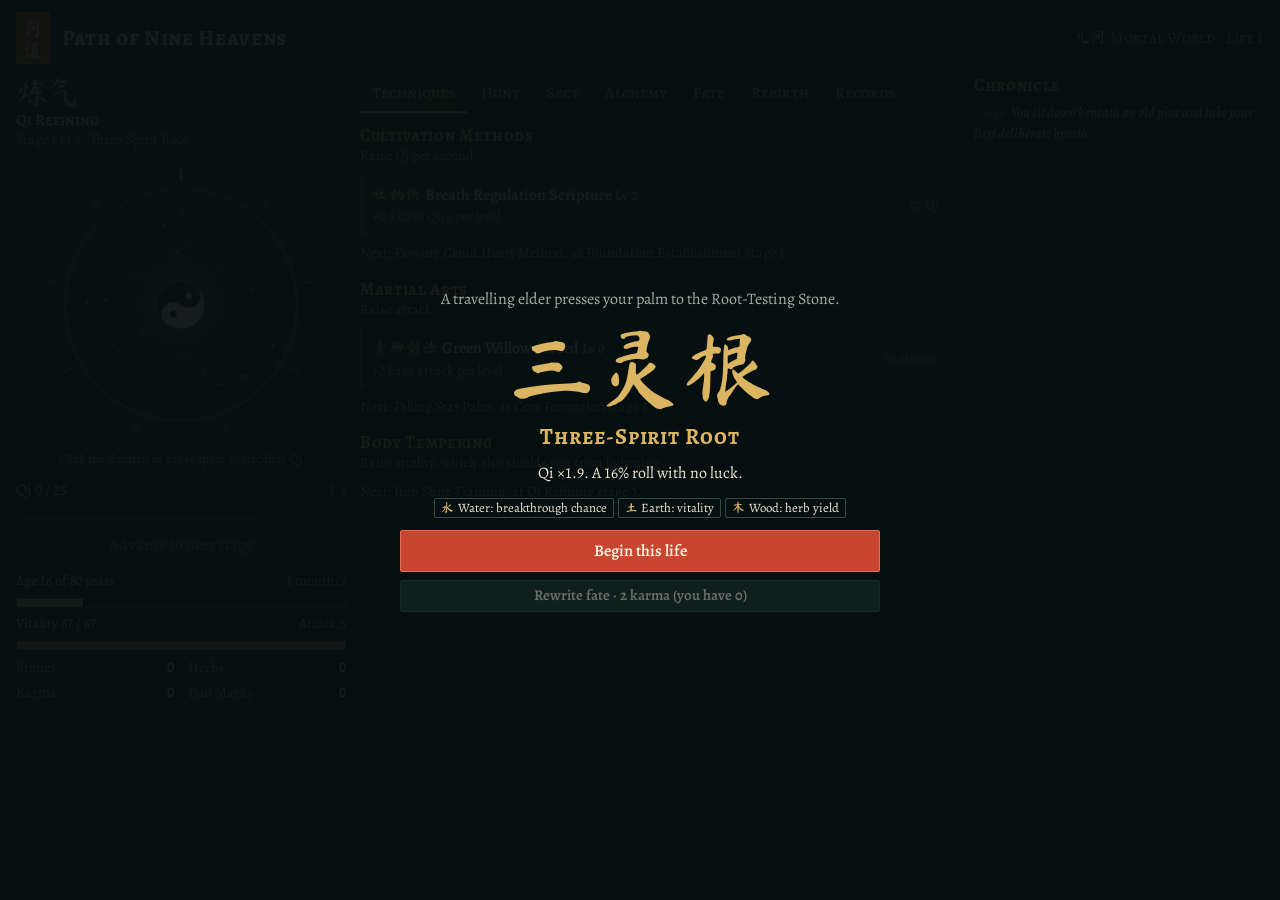
==== index.html @ ee6bf57c "Add Path of Nine Heavens wuxia cultivation incremental game Static browser game with no build step, " ====
<!doctype html>
<html lang="en">
<head>
  <meta charset="utf-8">
  <meta name="viewport" content="width=device-width, initial-scale=1, viewport-fit=cover">
  <title>Path of Nine Heavens</title>
  <meta name="description" content="A wuxia cultivation incremental game. Refine Qi, join a sect, survive heavenly tribulation and ascend.">
  <link rel="icon" href="data:image/svg+xml,%3Csvg xmlns='http://www.w3.org/2000/svg' viewBox='0 0 32 32'%3E%3Crect width='32' height='32' rx='4' fill='%23b53a2a'/%3E%3Ctext x='16' y='24' font-size='22' text-anchor='middle' fill='%23f4ead2' font-family='serif'%3E道%3C/text%3E%3C/svg%3E">
  <link rel="preconnect" href="https://fonts.googleapis.com">
  <link rel="preconnect" href="https://fonts.gstatic.com" crossorigin>
  <link rel="stylesheet" href="https://fonts.googleapis.com/css2?family=Alegreya+SC:wght@500;700&family=Alegreya:ital,wght@0,400;0,600;1,400&family=Ma+Shan+Zheng&display=swap">
  <link rel="stylesheet" href="css/style.css">
</head>
<body>
  <header class="top">
    <div class="brand"><span class="seal" aria-hidden="true">问道</span><h1>Path of Nine Heavens</h1></div>
    <div id="heaven" class="heaven"></div>
  </header>
  <main class="layout">
    <section class="dantian" aria-label="Cultivation">
      <div id="identity"></div>
      <div class="well">
        <canvas id="well" width="320" height="320" role="button" tabindex="0" aria-label="Circulate Qi. Click or press space."></canvas>
        <p class="hint">Click the dantian or press space to circulate Qi</p>
      </div>
      <div id="status"></div>
      <div id="encounter"></div>
    </section>
    <section class="work">
      <nav id="tabs" class="tabs" aria-label="Game sections"></nav>
      <div id="panel" class="panel"></div>
    </section>
    <aside class="chronicle" aria-label="Chronicle of events">
      <h2>Chronicle</h2>
      <div id="log" class="log" aria-live="polite"></div>
    </aside>
  </main>
  <div id="overlay"></div>
  <div id="toasts" class="toasts" aria-live="polite"></div>

  <script src="js/data.js"></script>
  <script src="js/core.js"></script>
  <script src="js/ui.js"></script>
</body>
</html>
---- css/style.css ----
/* Layout concept: a night-time cultivation chamber. The dantian glows on the left, the
   work of the sect and the road sits in the middle, the chronicle runs like a scroll on the right. */
:root {
  --ink: #0e1a1a;
  --lacquer: #152625;
  --lacquer-2: #1d3331;
  --line: #2f4a46;
  --paper: #ece6d3;
  --muted: #9fb0a4;
  --celadon: #8fc9b0;
  --gold: #dcb562;
  --cinnabar: #c9452f;
  --cinnabar-soft: #ee8a76;
  --realm: #8fc9b0;
  --font-brush: 'Ma Shan Zheng', 'STKaiti', 'KaiTi', 'Songti SC', serif;
  --font-body: 'Alegreya', 'Iowan Old Style', Georgia, 'Noto Serif SC', serif;
  --font-label: 'Alegreya SC', 'Alegreya', Georgia, serif;
  color-scheme: dark;
}

* { box-sizing: border-box; }
html, body { margin: 0; }
body {
  background: var(--ink);
  background-image: radial-gradient(70rem 40rem at 12% -10%, #1e3a36 0%, transparent 65%);
  background-attachment: fixed;
  color: var(--paper);
  font: 16px/1.45 var(--font-body);
  padding-left: max(16px, env(safe-area-inset-left, 0px));
  padding-right: max(16px, env(safe-area-inset-right, 0px));
  padding-block: 12px 24px;
  font-variant-numeric: lining-nums tabular-nums;
}
h1, h2, h3, p { margin: 0; }
h1 { font: 700 1.35rem/1.1 var(--font-label); letter-spacing: .03em; }
h2 { font: 700 1.05rem/1.2 var(--font-label); letter-spacing: .04em; color: var(--gold); }
h3 { font: 700 .98rem/1.2 var(--font-label); letter-spacing: .03em; }
.zh { font-family: var(--font-brush); font-weight: 400; color: var(--gold); letter-spacing: .04em; }
.dim { color: var(--muted); }
.small { font-size: .88rem; }
.good { color: var(--celadon); }
.bad { color: var(--cinnabar-soft); }

.top { display: flex; align-items: center; justify-content: space-between; gap: 12px; flex-wrap: wrap; max-width: 1500px; margin: 0 auto 12px; }
.brand { display: flex; align-items: center; gap: 12px; }
.seal {
  font: 1.25rem/1 var(--font-brush); background: var(--cinnabar); color: #f8ecd4;
  padding: 6px 7px 4px; border-radius: 3px; writing-mode: vertical-rl; letter-spacing: .05em;
  box-shadow: inset 0 0 0 2px #e6735d66;
}
.heaven { color: var(--muted); font-family: var(--font-label); }

.layout {
  display: grid; gap: 14px; max-width: 1500px; margin: 0 auto;
  grid-template-columns: 330px minmax(0, 1fr) 290px; align-items: start;
}
.dantian { display: flex; flex-direction: column; gap: 10px; min-width: 0; }
.work { min-width: 0; }
.chronicle { min-width: 0; position: sticky; top: 12px; }
@media (max-width: 1180px) {
  .layout { grid-template-columns: 320px minmax(0, 1fr); }
  .chronicle { grid-column: 1 / -1; position: static; }
  .log { max-height: 260px !important; }
}
@media (max-width: 760px) {
  .layout { grid-template-columns: minmax(0, 1fr); }
  #well { max-width: 220px; }
}

.well { text-align: center; }
#well { width: 100%; max-width: 290px; height: auto; aspect-ratio: 1; cursor: pointer; display: block; margin: 0 auto; touch-action: manipulation; border-radius: 50%; }
#well:focus-visible, button:focus-visible, a:focus-visible, textarea:focus-visible { outline: 2px solid var(--gold); outline-offset: 2px; }
.hint { font-size: .8rem; color: var(--muted); }

.realm-name { font: 2rem/1.05 var(--font-brush); color: var(--realm); }
.realm-en { font: 500 1rem/1.25 var(--font-label); }

.bar { height: 10px; background: #0a1413; border: 1px solid var(--line); border-radius: 2px; overflow: hidden; }
.bar > i { display: block; height: 100%; background: var(--realm); transition: width .15s linear; }
.bar.hp > i { background: var(--cinnabar-soft); }
.bar.age > i { background: var(--gold); }
.bar.gold > i { background: var(--gold); }

.kv { display: flex; justify-content: space-between; gap: 10px; align-items: baseline; }
.stack { display: flex; flex-direction: column; gap: 6px; }
.res { display: grid; grid-template-columns: 1fr 1fr; gap: 2px 14px; }
.res .kv span:first-child { color: var(--muted); font-size: .9rem; }
.chips { display: flex; flex-wrap: wrap; gap: 4px; }
.chip { font-size: .8rem; padding: 0 6px; border: 1px solid var(--line); border-radius: 2px; color: var(--paper); white-space: nowrap; }
.chip.warn { border-color: var(--cinnabar); color: var(--cinnabar-soft); }
.chip.gold { border-color: var(--gold); color: var(--gold); }

button {
  font: 600 .93rem/1.2 var(--font-body); color: var(--paper); background: var(--lacquer-2);
  border: 1px solid var(--line); border-radius: 2px; padding: 6px 10px; cursor: pointer;
  transition: background .12s, border-color .12s;
}
button:hover:not([disabled]) { border-color: var(--gold); background: #274340; }
button[disabled] { opacity: .45; cursor: not-allowed; }
button.primary { background: var(--cinnabar); border-color: #e0705b; color: #fff4e0; }
button.primary:hover:not([disabled]) { background: #d9543c; border-color: #ffb09e; }
button.big { width: 100%; padding: 10px; font-size: 1.02rem; }
button.ghost { background: transparent; }

.tabs { display: flex; gap: 2px; overflow-x: auto; border-bottom: 1px solid var(--line); scrollbar-width: thin; }
.tabs button { background: transparent; border: 0; border-bottom: 2px solid transparent; border-radius: 0; font: 500 1rem/1.2 var(--font-label); color: var(--muted); padding: 8px 12px; white-space: nowrap; flex: none; }
.tabs button:hover:not([disabled]) { background: transparent; color: var(--paper); }
.tabs button.on { color: var(--gold); border-bottom-color: var(--gold); }
.tabs .dot { color: var(--cinnabar-soft); }

.panel { padding-top: 12px; display: flex; flex-direction: column; gap: 16px; }
.section { display: flex; flex-direction: column; gap: 8px; }
.row {
  display: grid; grid-template-columns: minmax(0, 1fr) auto; gap: 4px 12px; align-items: center;
  background: var(--lacquer); padding: 8px 10px; border-left: 2px solid var(--line);
}
.row.locked { opacity: .55; }
.row.done { border-left-color: var(--gold); }
.row .title { font-weight: 600; }
.row .actions { display: flex; gap: 6px; flex-wrap: wrap; justify-content: flex-end; }
@media (max-width: 480px) { .row { grid-template-columns: minmax(0, 1fr); } .row .actions { justify-content: flex-start; } }
.grid2 { display: grid; grid-template-columns: repeat(auto-fit, minmax(240px, 1fr)); gap: 8px; }
.toolbar { display: flex; gap: 6px; flex-wrap: wrap; align-items: center; }
.toggle { display: inline-flex; gap: 6px; align-items: center; cursor: pointer; }

.scroll-card { background: var(--lacquer-2); border: 1px solid var(--gold); padding: 10px 12px; display: flex; flex-direction: column; gap: 8px; }
.scroll-card .actions { display: flex; flex-direction: column; gap: 6px; }

.log { max-height: calc(100vh - 80px); overflow-y: auto; display: flex; flex-direction: column; gap: 5px; font-size: .9rem; padding-right: 6px; margin-top: 6px; }
.log .e { color: var(--muted); }
.log .e b { font-weight: 400; color: #6d8278; margin-right: 5px; font-size: .8rem; }
.log .e.story { color: var(--paper); font-style: italic; }
.log .e.rare { color: var(--gold); }
.log .e.bad { color: var(--cinnabar-soft); }
.log .e.loot { color: var(--celadon); }

.fortune { font: 3.4rem/1 var(--font-brush); color: var(--gold); }
.fortune.ill { color: var(--cinnabar-soft); }

textarea { width: 100%; min-height: 72px; background: #0a1413; color: var(--paper); border: 1px solid var(--line); font: .8rem/1.3 monospace; padding: 6px; resize: vertical; }

/* Full-screen rites: root judgement, death, tribulation, ascension. */
.veil { position: fixed; inset: 0; z-index: 30; background: #061010ee; display: flex; align-items: center; justify-content: center; overflow-y: auto; padding: max(16px, env(safe-area-inset-top, 0px)) max(16px, env(safe-area-inset-right, 0px)) max(16px, env(safe-area-inset-bottom, 0px)) max(16px, env(safe-area-inset-left, 0px)); }
.rite { width: 100%; max-width: 480px; display: flex; flex-direction: column; gap: 12px; text-align: center; margin: auto; }
.rite .glyph { font: 5.5rem/1 var(--font-brush); color: var(--gold); }
.rite .glyph.ill { color: var(--cinnabar-soft); }
.rite h2 { font-size: 1.4rem; }
.rite .actions { display: flex; flex-direction: column; gap: 8px; }
.stamp {
  align-self: center; font: 3.4rem/1 var(--font-brush); color: #f8ecd4; background: var(--cinnabar);
  width: 88px; height: 88px; display: grid; place-items: center; border-radius: 4px; transform: rotate(-7deg);
  box-shadow: inset 0 0 0 3px #f0937f88; animation: stamp .28s cubic-bezier(.2, 1.6, .4, 1);
}
.stamp.ok { background: #2f7a5f; box-shadow: inset 0 0 0 3px #8fc9b088; }
@keyframes stamp { from { transform: scale(2.6) rotate(-16deg); opacity: 0; } to { transform: scale(1) rotate(-7deg); opacity: 1; } }

.sky { position: fixed; inset: 0; pointer-events: none; z-index: 29; }
.sky svg { width: 100%; height: 100%; }
.sky polyline { fill: none; stroke: #e9eeff; stroke-width: 3; filter: drop-shadow(0 0 8px #9fb5ff); }
.flash { position: fixed; inset: 0; background: #dfe6ff; z-index: 28; animation: flash .35s ease-out forwards; pointer-events: none; }
@keyframes flash { from { opacity: .55; } to { opacity: 0; } }

.toasts { position: fixed; right: max(12px, env(safe-area-inset-right, 0px)); bottom: max(12px, env(safe-area-inset-bottom, 0px)); display: flex; flex-direction: column; gap: 6px; z-index: 40; pointer-events: none; }
.toast { background: var(--lacquer-2); border: 1px solid var(--gold); color: var(--gold); padding: 6px 10px; font-size: .9rem; max-width: 280px; }

@media (prefers-reduced-motion: reduce) {
  .flash { display: none; }
  .stamp { animation: none; }
  .bar > i { transition: none; }
}
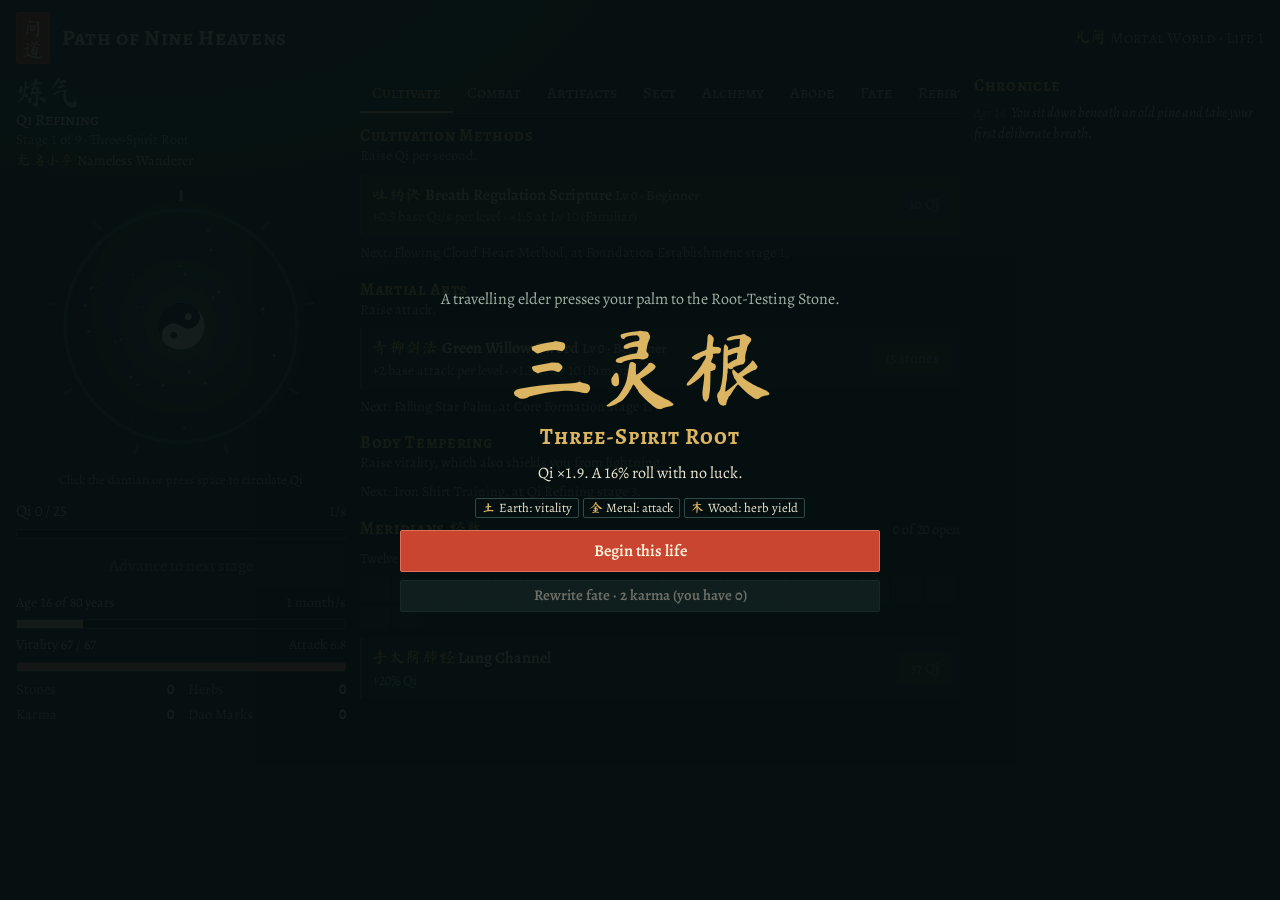
==== commit bbd6568f: "Expand progression, combat, artifacts and in-game knowledge Add active combat with skills, parries, " ====
--- a/index.html
+++ b/index.html
@@ -35,10 +35,12 @@
       <div id="log" class="log" aria-live="polite"></div>
     </aside>
   </main>
+  <div id="tip" class="tip" role="tooltip" hidden></div>
   <div id="overlay"></div>
   <div id="toasts" class="toasts" aria-live="polite"></div>
 
   <script src="js/data.js"></script>
+  <script src="js/lore.js"></script>
   <script src="js/core.js"></script>
   <script src="js/ui.js"></script>
 </body>
--- a/css/style.css
+++ b/css/style.css
@@ -160,10 +160,40 @@
 .flash { position: fixed; inset: 0; background: #dfe6ff; z-index: 28; animation: flash .35s ease-out forwards; pointer-events: none; }
 @keyframes flash { from { opacity: .55; } to { opacity: 0; } }
 
+.tip { position: fixed; z-index: 50; max-width: min(320px, calc(100vw - 16px)); background: #0a1413; border: 1px solid var(--gold); color: var(--paper); padding: 8px 10px; font-size: .86rem; line-height: 1.35; display: flex; flex-direction: column; gap: 3px; pointer-events: none; box-shadow: 0 6px 18px #0009; }
+.tip b { color: var(--gold); font: 700 .95rem/1.2 var(--font-label); }
+.tip i { color: var(--celadon); display: block; margin-top: 3px; }
+.tip .kv { font-size: .82rem; }
+.tip[hidden] { display: none; }
+[data-tip]:not(button) { cursor: help; }
+[data-tip]:not(button):not(.row > div):not(.grade):not(.chip):hover { text-decoration: underline dotted var(--muted); text-underline-offset: 3px; }
+[tabindex="0"]:focus { outline: none; }
+[tabindex="0"]:focus-visible { outline: 1px dotted var(--gold); outline-offset: 2px; }
+
 .toasts { position: fixed; right: max(12px, env(safe-area-inset-right, 0px)); bottom: max(12px, env(safe-area-inset-bottom, 0px)); display: flex; flex-direction: column; gap: 6px; z-index: 40; pointer-events: none; }
 .toast { background: var(--lacquer-2); border: 1px solid var(--gold); color: var(--gold); padding: 6px 10px; font-size: .9rem; max-width: 280px; }
 
+.skills { display: grid; grid-template-columns: repeat(auto-fill, minmax(84px, 1fr)); gap: 6px; }
+.skill { display: flex; flex-direction: column; align-items: center; gap: 2px; padding: 8px 4px; }
+.skill .zh { font-size: 1.05rem; color: var(--gold); }
+.skill.primary .zh { color: #fff4e0; }
+.foe-card { background: var(--lacquer); padding: 10px 12px; border-left: 2px solid var(--cinnabar); min-height: 92px; }
+.charge { color: #fff4e0; background: var(--cinnabar); padding: 2px 8px; font-weight: 600; animation: pulse .5s ease-in-out infinite alternate; }
+@keyframes pulse { from { opacity: .75; } to { opacity: 1; } }
+.on-depth { border-color: var(--gold); color: var(--gold); }
+.ladder { display: flex; flex-wrap: wrap; gap: 3px; }
+.grade { font: 1.05rem/1.5 var(--font-brush); min-width: 1.8em; text-align: center; background: var(--lacquer); padding: 0 3px; }
+.shimmer { background: linear-gradient(100deg, currentColor 30%, #ffffff 50%, currentColor 70%); background-size: 220% 100%; -webkit-background-clip: text; background-clip: text; -webkit-text-fill-color: transparent; animation: shimmer 3s linear infinite; }
+.grade.shimmer { background-color: transparent; }
+@keyframes shimmer { from { background-position: 120% 0; } to { background-position: -120% 0; } }
+.float { position: fixed; z-index: 25; pointer-events: none; font-weight: 600; color: var(--paper); text-shadow: 0 1px 3px #000; animation: rise .8s ease-out forwards; }
+.float.crit { color: var(--gold); font-size: 1.35rem; }
+.float.parry { color: var(--celadon); font: 700 1.5rem var(--font-label); }
+.float.smash { color: var(--cinnabar-soft); font: 700 1.5rem var(--font-label); }
+@keyframes rise { from { transform: translateY(10px); opacity: 1; } to { transform: translateY(-40px); opacity: 0; } }
+
 @media (prefers-reduced-motion: reduce) {
+  .shimmer, .charge { animation: none; }
   .flash { display: none; }
   .stamp { animation: none; }
   .bar > i { transition: none; }
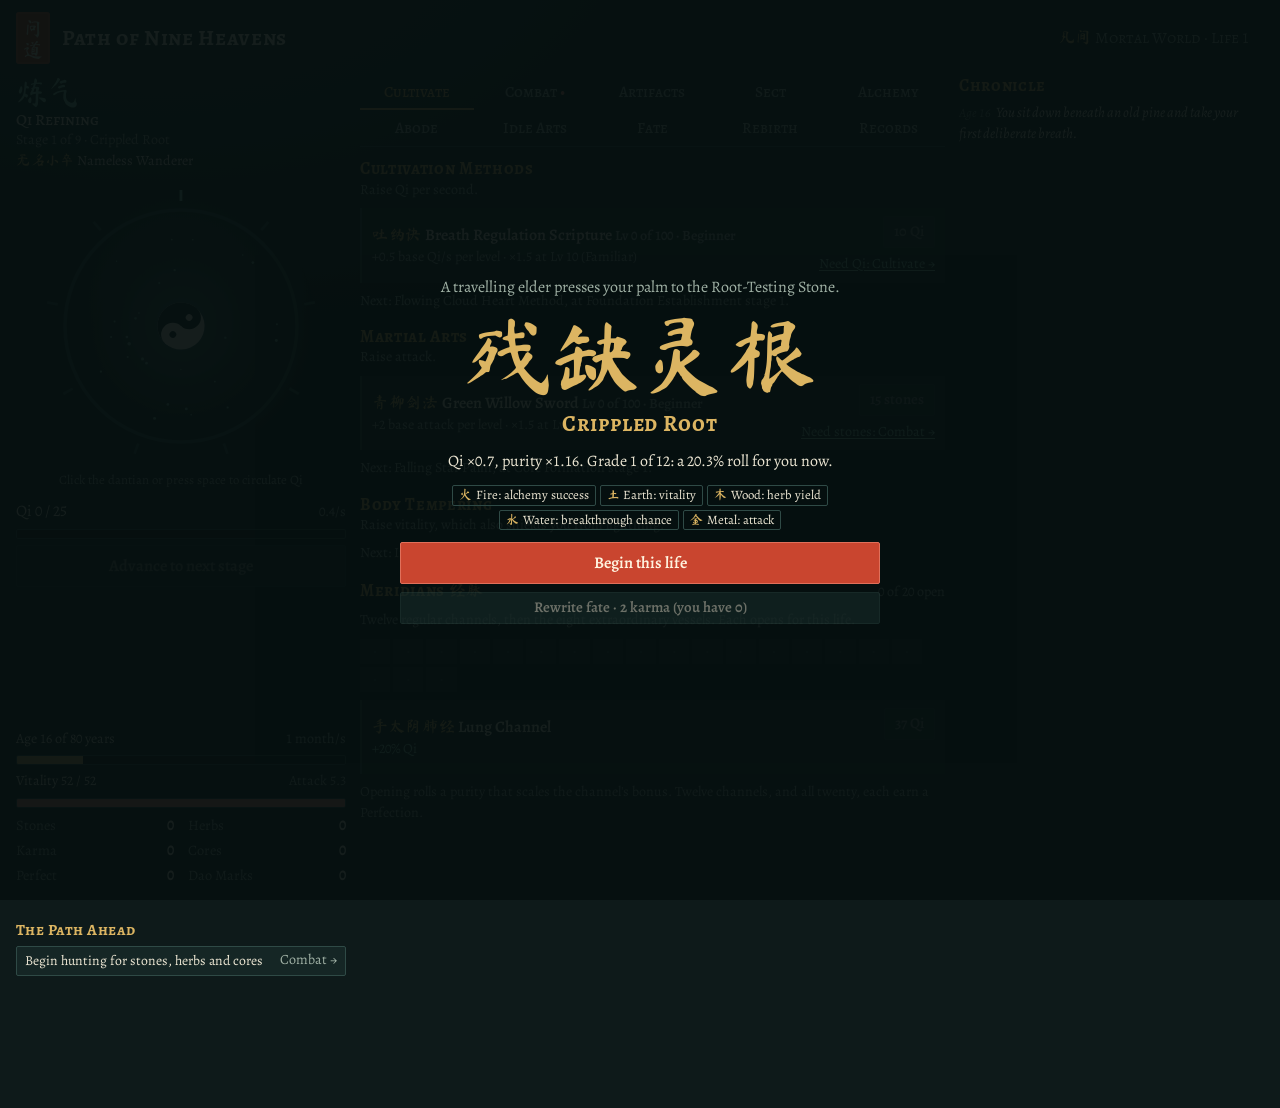
==== commit 92814ae9: "Add live odds, Idle Arts and artifact storage Show each chance at the player's current luck in toolt" ====
--- a/index.html
+++ b/index.html
@@ -9,7 +9,7 @@
   <link rel="preconnect" href="https://fonts.googleapis.com">
   <link rel="preconnect" href="https://fonts.gstatic.com" crossorigin>
   <link rel="stylesheet" href="https://fonts.googleapis.com/css2?family=Alegreya+SC:wght@500;700&family=Alegreya:ital,wght@0,400;0,600;1,400&family=Ma+Shan+Zheng&display=swap">
-  <link rel="stylesheet" href="css/style.css">
+  <link rel="stylesheet" href="css/style.css?v=2026.11.2d">
 </head>
 <body>
   <header class="top">
@@ -39,9 +39,9 @@
   <div id="overlay"></div>
   <div id="toasts" class="toasts" aria-live="polite"></div>
 
-  <script src="js/data.js"></script>
-  <script src="js/lore.js"></script>
-  <script src="js/core.js"></script>
-  <script src="js/ui.js"></script>
+  <script src="js/data.js?v=2026.11.2d"></script>
+  <script src="js/lore.js?v=2026.11.2d"></script>
+  <script src="js/core.js?v=2026.11.2d"></script>
+  <script src="js/ui.js?v=2026.11.2d"></script>
 </body>
 </html>
--- a/css/style.css
+++ b/css/style.css
@@ -19,6 +19,8 @@
 }
 
 * { box-sizing: border-box; }
+/* Layout lock: the scrollbar always takes its space, so nothing reflows when the page grows. */
+html { overflow-y: scroll; scrollbar-gutter: stable; }
 html, body { margin: 0; }
 body {
   background: var(--ink);
@@ -60,7 +62,7 @@
 @media (max-width: 1180px) {
   .layout { grid-template-columns: 320px minmax(0, 1fr); }
   .chronicle { grid-column: 1 / -1; position: static; }
-  .log { max-height: 260px !important; }
+  .log { height: 260px !important; }
 }
 @media (max-width: 760px) {
   .layout { grid-template-columns: minmax(0, 1fr); }
@@ -102,8 +104,10 @@
 button.big { width: 100%; padding: 10px; font-size: 1.02rem; }
 button.ghost { background: transparent; }
 
-.tabs { display: flex; gap: 2px; overflow-x: auto; border-bottom: 1px solid var(--line); scrollbar-width: thin; }
-.tabs button { background: transparent; border: 0; border-bottom: 2px solid transparent; border-radius: 0; font: 500 1rem/1.2 var(--font-label); color: var(--muted); padding: 8px 12px; white-space: nowrap; flex: none; }
+.tabs { display: grid; grid-template-columns: repeat(5, minmax(0, 1fr)); grid-template-rows: repeat(2, auto); gap: 2px 4px; border-bottom: 1px solid var(--line); }
+.tabs button { background: transparent; border: 0; border-bottom: 2px solid transparent; border-radius: 0; font: 500 .95rem/1.2 var(--font-label); color: var(--muted); padding: 7px 4px; white-space: nowrap; overflow: hidden; text-overflow: ellipsis; min-width: 0; text-align: center; }
+@media (max-width: 480px) { .tabs button { font-size: .8rem; padding: 6px 2px; } }
+@media (max-width: 360px) { .tabs button { font-size: .7rem; letter-spacing: 0; padding: 6px 1px; } }
 .tabs button:hover:not([disabled]) { background: transparent; color: var(--paper); }
 .tabs button.on { color: var(--gold); border-bottom-color: var(--gold); }
 .tabs .dot { color: var(--cinnabar-soft); }
@@ -126,7 +130,7 @@
 .scroll-card { background: var(--lacquer-2); border: 1px solid var(--gold); padding: 10px 12px; display: flex; flex-direction: column; gap: 8px; }
 .scroll-card .actions { display: flex; flex-direction: column; gap: 6px; }
 
-.log { max-height: calc(100vh - 80px); overflow-y: auto; display: flex; flex-direction: column; gap: 5px; font-size: .9rem; padding-right: 6px; margin-top: 6px; }
+.log { height: calc(100vh - 80px); overflow-y: auto; overflow-anchor: none; display: flex; flex-direction: column; gap: 5px; font-size: .9rem; padding-right: 6px; margin-top: 6px; }
 .log .e { color: var(--muted); }
 .log .e b { font-weight: 400; color: #6d8278; margin-right: 5px; font-size: .8rem; }
 .log .e.story { color: var(--paper); font-style: italic; }
@@ -160,6 +164,36 @@
 .flash { position: fixed; inset: 0; background: #dfe6ff; z-index: 28; animation: flash .35s ease-out forwards; pointer-events: none; }
 @keyframes flash { from { opacity: .55; } to { opacity: 0; } }
 
+.path h3 { color: var(--gold); }
+/* Fixed slots: rows that come and go keep their space, so nothing below them moves. */
+.path-step, .gate { height: 30px; overflow: hidden; align-items: center; white-space: nowrap; }
+.path-step > span:first-child, .gate > span:first-child { overflow: hidden; text-overflow: ellipsis; min-width: 0; }
+.path-step.empty, .gate.empty { background: transparent; border: 1px solid transparent; }
+.gates { display: flex; flex-direction: column; gap: 6px; }
+.autos { min-height: 22px; }
+.chips.one-line { flex-wrap: nowrap; overflow: hidden; height: 22px; }
+#status .kv > *, .foe-card .kv > * { white-space: nowrap; overflow: hidden; text-overflow: ellipsis; min-width: 0; }
+.row .actions { flex-direction: column; flex-wrap: nowrap; align-items: flex-end; min-width: 10.5rem; }
+.row .actions > * { white-space: nowrap; }
+.placeholder { visibility: hidden; }
+.inline { display: inline-flex; gap: 4px; align-items: center; flex-wrap: nowrap; }
+.count { min-width: 1.6em; text-align: center; }
+select { background: var(--lacquer-2); color: var(--paper); border: 1px solid var(--line); font: inherit; padding: 3px 6px; max-width: 60%; }
+select:focus-visible { outline: 2px solid var(--gold); outline-offset: 2px; }
+.slot-empty { opacity: .45; }
+/* The encounter floats over the page instead of pushing it down. */
+#encounter { position: fixed; z-index: 20; right: max(12px, env(safe-area-inset-right, 0px)); bottom: max(12px, env(safe-area-inset-bottom, 0px)); width: min(340px, calc(100vw - 24px)); }
+#encounter:empty { display: none; }
+#encounter .scroll-card { box-shadow: 0 8px 24px #000b; }
+@media (max-width: 480px) { .row .actions { align-items: flex-start; min-width: 0; } }
+.path-step, .gate { display: flex; justify-content: space-between; gap: 8px; text-align: left; font-weight: 400; font-size: .86rem; padding: 4px 8px; background: var(--lacquer); }
+.path-step.urgent { border-color: var(--cinnabar-soft); }
+.path-step.here { border-color: var(--gold); }
+.gate { border-color: var(--cinnabar); }
+.gate.met { border-color: var(--line); color: var(--muted); }
+button.link { background: transparent; border: 0; color: var(--celadon); padding: 2px 0; font-weight: 400; text-decoration: underline; text-underline-offset: 2px; }
+button.link:hover:not([disabled]) { background: transparent; color: var(--gold); }
+
 .tip { position: fixed; z-index: 50; max-width: min(320px, calc(100vw - 16px)); background: #0a1413; border: 1px solid var(--gold); color: var(--paper); padding: 8px 10px; font-size: .86rem; line-height: 1.35; display: flex; flex-direction: column; gap: 3px; pointer-events: none; box-shadow: 0 6px 18px #0009; }
 .tip b { color: var(--gold); font: 700 .95rem/1.2 var(--font-label); }
 .tip i { color: var(--celadon); display: block; margin-top: 3px; }
@@ -170,14 +204,14 @@
 [tabindex="0"]:focus { outline: none; }
 [tabindex="0"]:focus-visible { outline: 1px dotted var(--gold); outline-offset: 2px; }
 
-.toasts { position: fixed; right: max(12px, env(safe-area-inset-right, 0px)); bottom: max(12px, env(safe-area-inset-bottom, 0px)); display: flex; flex-direction: column; gap: 6px; z-index: 40; pointer-events: none; }
+.toasts { position: fixed; right: max(12px, env(safe-area-inset-right, 0px)); top: max(56px, env(safe-area-inset-top, 0px)); display: flex; flex-direction: column; gap: 6px; z-index: 40; pointer-events: none; }
 .toast { background: var(--lacquer-2); border: 1px solid var(--gold); color: var(--gold); padding: 6px 10px; font-size: .9rem; max-width: 280px; }
 
 .skills { display: grid; grid-template-columns: repeat(auto-fill, minmax(84px, 1fr)); gap: 6px; }
 .skill { display: flex; flex-direction: column; align-items: center; gap: 2px; padding: 8px 4px; }
 .skill .zh { font-size: 1.05rem; color: var(--gold); }
 .skill.primary .zh { color: #fff4e0; }
-.foe-card { background: var(--lacquer); padding: 10px 12px; border-left: 2px solid var(--cinnabar); min-height: 92px; }
+.foe-card { background: var(--lacquer); padding: 10px 12px; border-left: 2px solid var(--cinnabar); height: 104px; overflow: hidden; }
 .charge { color: #fff4e0; background: var(--cinnabar); padding: 2px 8px; font-weight: 600; animation: pulse .5s ease-in-out infinite alternate; }
 @keyframes pulse { from { opacity: .75; } to { opacity: 1; } }
 .on-depth { border-color: var(--gold); color: var(--gold); }
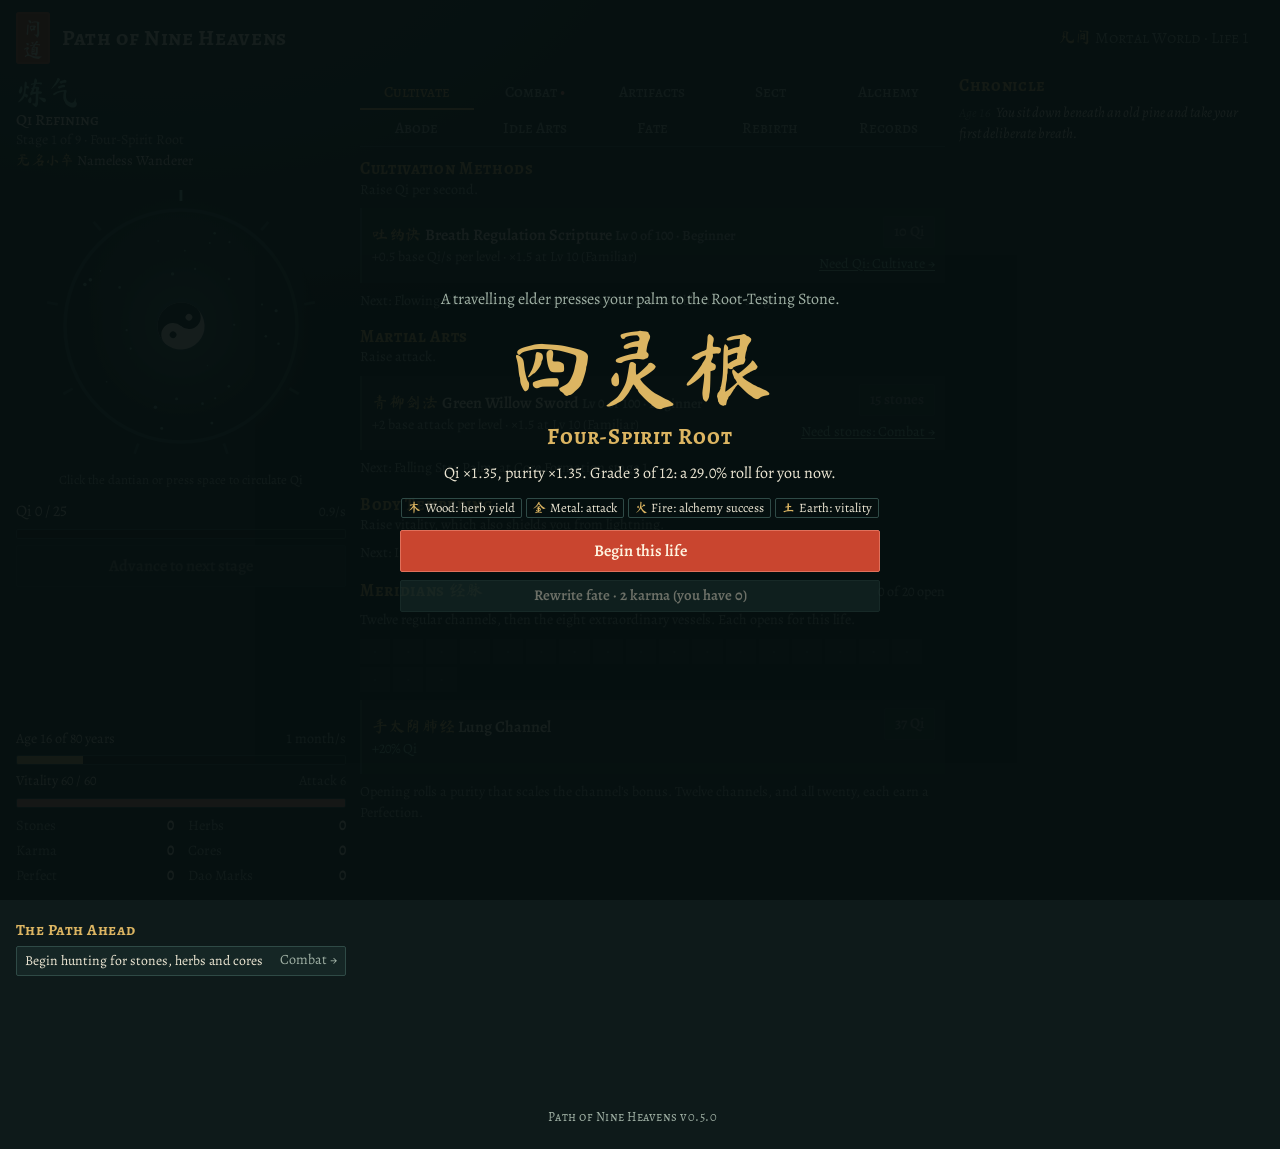
==== commit 68d39950: "v0.5.0: fix health bars and add version numbers Keep current vitality as a share of maximum when it " ====
--- a/index.html
+++ b/index.html
@@ -9,7 +9,7 @@
   <link rel="preconnect" href="https://fonts.googleapis.com">
   <link rel="preconnect" href="https://fonts.gstatic.com" crossorigin>
   <link rel="stylesheet" href="https://fonts.googleapis.com/css2?family=Alegreya+SC:wght@500;700&family=Alegreya:ital,wght@0,400;0,600;1,400&family=Ma+Shan+Zheng&display=swap">
-  <link rel="stylesheet" href="css/style.css?v=2026.11.2d">
+  <link rel="stylesheet" href="css/style.css?v=0.5.0">
 </head>
 <body>
   <header class="top">
@@ -35,13 +35,15 @@
       <div id="log" class="log" aria-live="polite"></div>
     </aside>
   </main>
+  <footer class="version" id="version">Path of Nine Heavens</footer>
   <div id="tip" class="tip" role="tooltip" hidden></div>
   <div id="overlay"></div>
   <div id="toasts" class="toasts" aria-live="polite"></div>
 
-  <script src="js/data.js?v=2026.11.2d"></script>
-  <script src="js/lore.js?v=2026.11.2d"></script>
-  <script src="js/core.js?v=2026.11.2d"></script>
-  <script src="js/ui.js?v=2026.11.2d"></script>
+  <script src="js/version.js?v=0.5.0"></script>
+  <script src="js/data.js?v=0.5.0"></script>
+  <script src="js/lore.js?v=0.5.0"></script>
+  <script src="js/core.js?v=0.5.0"></script>
+  <script src="js/ui.js?v=0.5.0"></script>
 </body>
 </html>
--- a/css/style.css
+++ b/css/style.css
@@ -194,6 +194,8 @@
 button.link { background: transparent; border: 0; color: var(--celadon); padding: 2px 0; font-weight: 400; text-decoration: underline; text-underline-offset: 2px; }
 button.link:hover:not([disabled]) { background: transparent; color: var(--gold); }
 
+.version { max-width: 1500px; margin: 24px auto 0; text-align: center; color: var(--muted); font: .78rem/1.4 var(--font-label); letter-spacing: .04em; }
+
 .tip { position: fixed; z-index: 50; max-width: min(320px, calc(100vw - 16px)); background: #0a1413; border: 1px solid var(--gold); color: var(--paper); padding: 8px 10px; font-size: .86rem; line-height: 1.35; display: flex; flex-direction: column; gap: 3px; pointer-events: none; box-shadow: 0 6px 18px #0009; }
 .tip b { color: var(--gold); font: 700 .95rem/1.2 var(--font-label); }
 .tip i { color: var(--celadon); display: block; margin-top: 3px; }
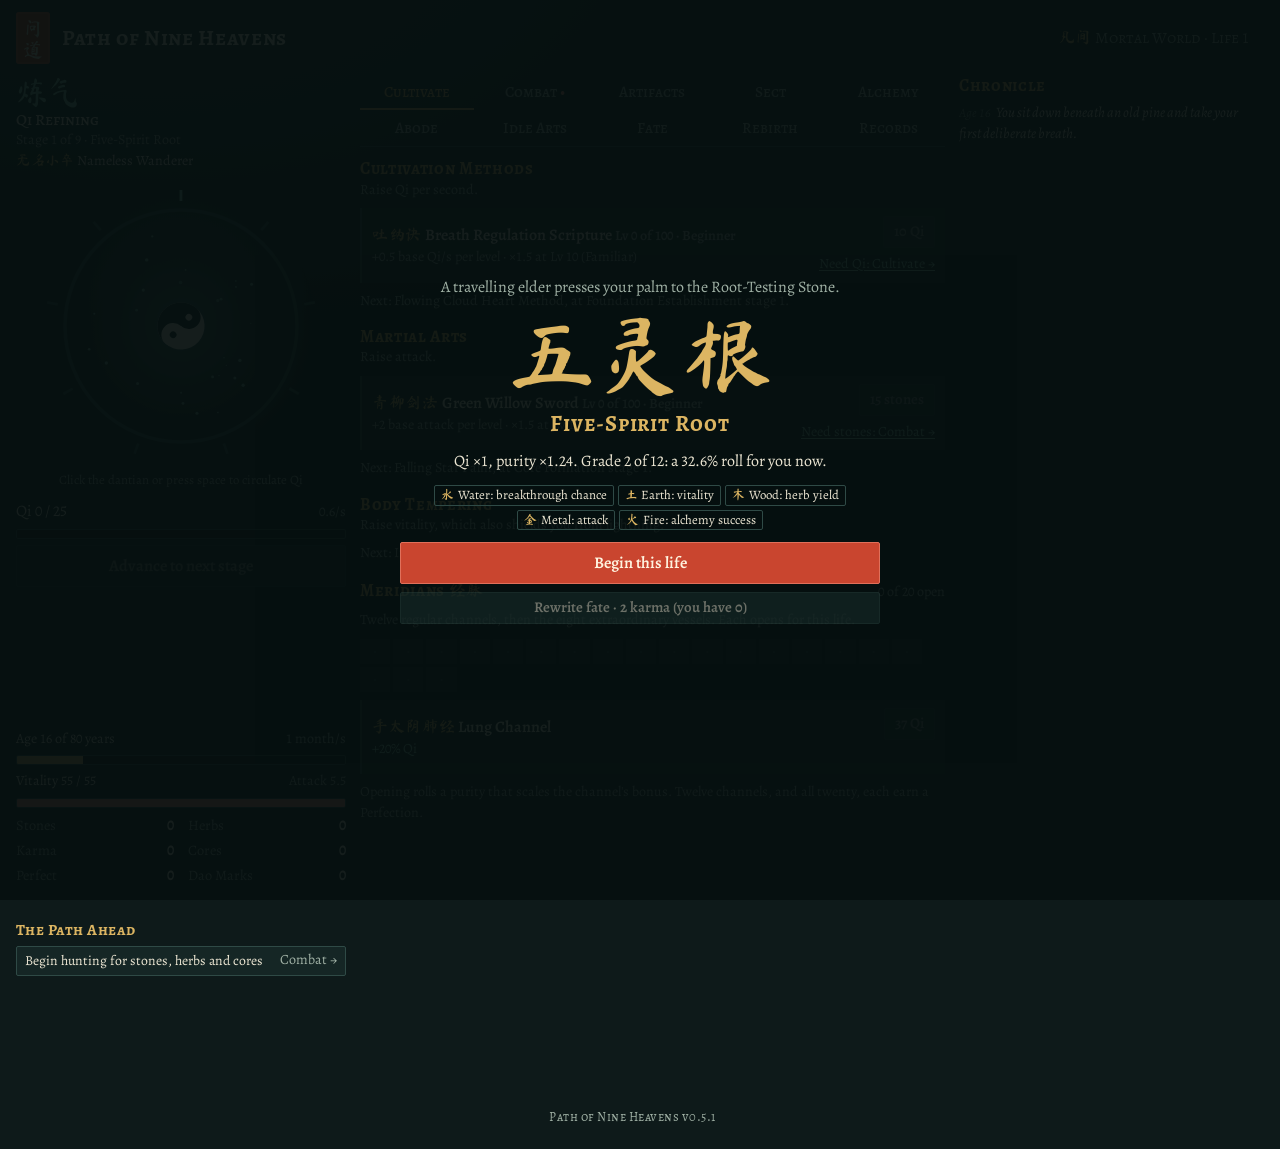
==== commit ec328a85: "v0.5.1: keep the page working when cached files mismatch Render each part of the screen separately s" ====
--- a/index.html
+++ b/index.html
@@ -9,7 +9,7 @@
   <link rel="preconnect" href="https://fonts.googleapis.com">
   <link rel="preconnect" href="https://fonts.gstatic.com" crossorigin>
   <link rel="stylesheet" href="https://fonts.googleapis.com/css2?family=Alegreya+SC:wght@500;700&family=Alegreya:ital,wght@0,400;0,600;1,400&family=Ma+Shan+Zheng&display=swap">
-  <link rel="stylesheet" href="css/style.css?v=0.5.0">
+  <link rel="stylesheet" href="css/style.css?v=0.5.1">
 </head>
 <body>
   <header class="top">
@@ -40,10 +40,10 @@
   <div id="overlay"></div>
   <div id="toasts" class="toasts" aria-live="polite"></div>
 
-  <script src="js/version.js?v=0.5.0"></script>
-  <script src="js/data.js?v=0.5.0"></script>
-  <script src="js/lore.js?v=0.5.0"></script>
-  <script src="js/core.js?v=0.5.0"></script>
-  <script src="js/ui.js?v=0.5.0"></script>
+  <script src="js/version.js?v=0.5.1"></script>
+  <script src="js/data.js?v=0.5.1"></script>
+  <script src="js/lore.js?v=0.5.1"></script>
+  <script src="js/core.js?v=0.5.1"></script>
+  <script src="js/ui.js?v=0.5.1"></script>
 </body>
 </html>
--- a/css/style.css
+++ b/css/style.css
@@ -194,6 +194,8 @@
 button.link { background: transparent; border: 0; color: var(--celadon); padding: 2px 0; font-weight: 400; text-decoration: underline; text-underline-offset: 2px; }
 button.link:hover:not([disabled]) { background: transparent; color: var(--gold); }
 
+.errorbar { max-width: 1500px; margin: 0 auto 12px; padding: 8px 12px; border: 1px solid var(--cinnabar); background: var(--lacquer-2); color: var(--paper); font-size: .9rem; }
+.errorbar code { color: var(--cinnabar-soft); word-break: break-word; }
 .version { max-width: 1500px; margin: 24px auto 0; text-align: center; color: var(--muted); font: .78rem/1.4 var(--font-label); letter-spacing: .04em; }
 
 .tip { position: fixed; z-index: 50; max-width: min(320px, calc(100vw - 16px)); background: #0a1413; border: 1px solid var(--gold); color: var(--paper); padding: 8px 10px; font-size: .86rem; line-height: 1.35; display: flex; flex-direction: column; gap: 3px; pointer-events: none; box-shadow: 0 6px 18px #0009; }
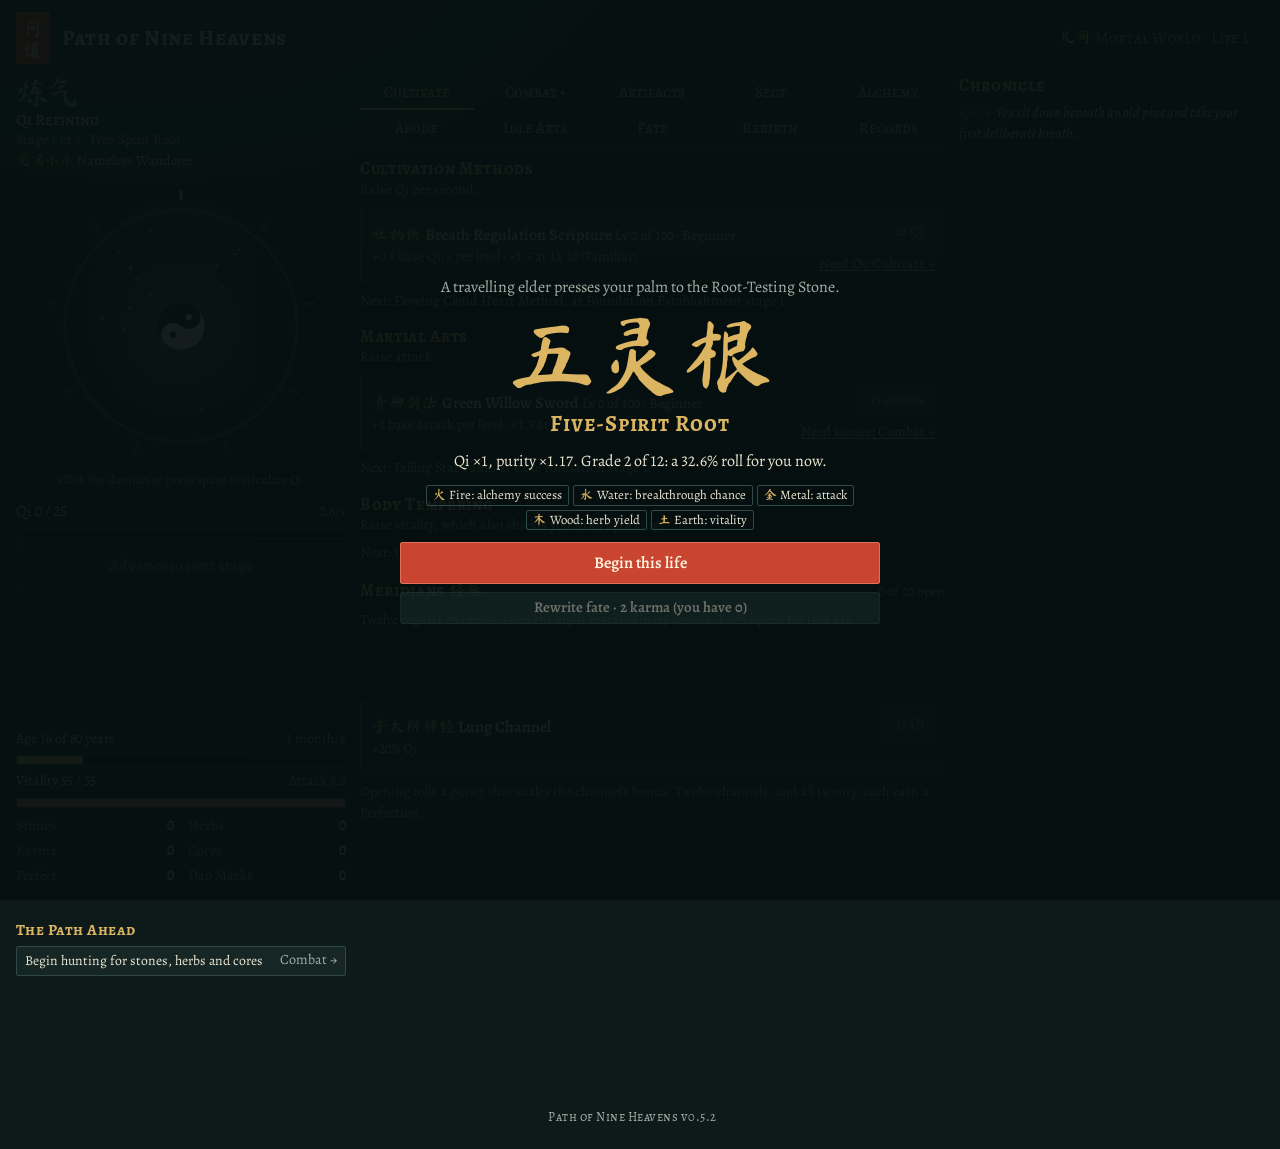
==== commit b5f2b194: "v0.5.2: repair saves with out-of-range values Clamp every grade, tier and index in a loaded save to " ====
--- a/index.html
+++ b/index.html
@@ -9,7 +9,7 @@
   <link rel="preconnect" href="https://fonts.googleapis.com">
   <link rel="preconnect" href="https://fonts.gstatic.com" crossorigin>
   <link rel="stylesheet" href="https://fonts.googleapis.com/css2?family=Alegreya+SC:wght@500;700&family=Alegreya:ital,wght@0,400;0,600;1,400&family=Ma+Shan+Zheng&display=swap">
-  <link rel="stylesheet" href="css/style.css?v=0.5.1">
+  <link rel="stylesheet" href="css/style.css?v=0.5.2">
 </head>
 <body>
   <header class="top">
@@ -40,10 +40,10 @@
   <div id="overlay"></div>
   <div id="toasts" class="toasts" aria-live="polite"></div>
 
-  <script src="js/version.js?v=0.5.1"></script>
-  <script src="js/data.js?v=0.5.1"></script>
-  <script src="js/lore.js?v=0.5.1"></script>
-  <script src="js/core.js?v=0.5.1"></script>
-  <script src="js/ui.js?v=0.5.1"></script>
+  <script src="js/version.js?v=0.5.2"></script>
+  <script src="js/data.js?v=0.5.2"></script>
+  <script src="js/lore.js?v=0.5.2"></script>
+  <script src="js/core.js?v=0.5.2"></script>
+  <script src="js/ui.js?v=0.5.2"></script>
 </body>
 </html>
